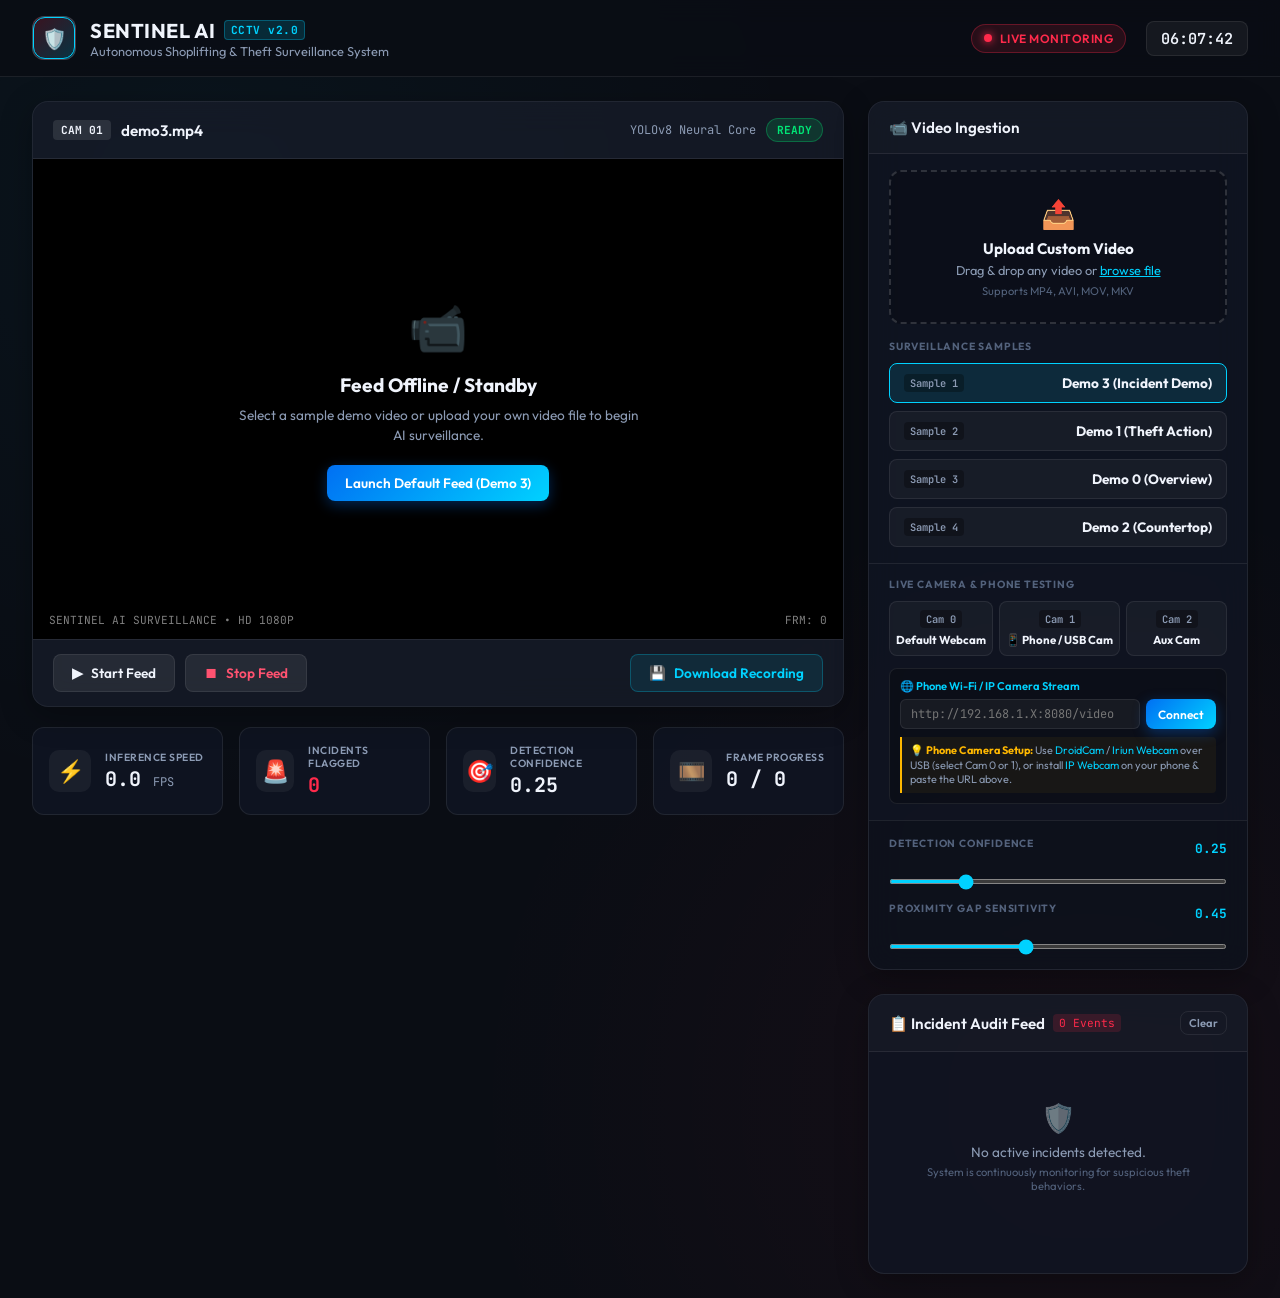
==== templates/index.html @ 0729b4e0 "feat: Implement Sentinel AI shoplifting detection system and interactive surveillance dashboard" ====
<!DOCTYPE html>
<html lang="en">
<head>
    <meta charset="UTF-8">
    <meta name="viewport" content="width=device-width, initial-scale=1.0">
    <title>AI Shoplifting & Theft Detection System | SOC Dashboard</title>
    <link rel="preconnect" href="https://fonts.googleapis.com">
    <link rel="preconnect" href="https://fonts.gstatic.com" crossorigin>
    <link href="https://fonts.googleapis.com/css2?family=JetBrains+Mono:wght@400;600&family=Outfit:wght@300;400;500;600;700&display=swap" rel="stylesheet">
    <link rel="stylesheet" href="/static/css/style.css">
</head>
<body>
    <!-- Top Security Bar -->
    <header class="top-nav">
        <div class="brand">
            <div class="brand-icon">
                <span class="pulse-ring"></span>
                <span class="icon-core">🛡️</span>
            </div>
            <div class="brand-text">
                <h1>SENTINEL AI <span class="badge-tag">CCTV v2.0</span></h1>
                <p>Autonomous Shoplifting & Theft Surveillance System</p>
            </div>
        </div>

        <div class="header-status">
            <div class="live-indicator">
                <span class="rec-dot"></span>
                <span class="rec-text">LIVE MONITORING</span>
            </div>
            <div class="time-widget" id="liveClock">00:00:00</div>
        </div>
    </header>

    <!-- Main Dashboard Grid -->
    <main class="dashboard-container">
        
        <!-- Left Column: Video Feed & Player -->
        <section class="viewport-section">
            <div class="card video-card">
                <div class="card-header">
                    <div class="title-with-pill">
                        <span class="channel-pill">CAM 01</span>
                        <span class="feed-title" id="currentFeedName">demo3.mp4</span>
                    </div>
                    <div class="header-badges">
                        <span class="engine-badge">YOLOv8 Neural Core</span>
                        <span class="status-pill" id="hudStatusBadge">READY</span>
                    </div>
                </div>

                <!-- Video Viewport -->
                <div class="video-wrapper">
                    <!-- Video Stream / Poster -->
                    <img id="videoStream" src="" alt="Live Surveillance Stream" class="stream-element hidden">
                    <div id="videoPlaceholder" class="stream-placeholder">
                        <div class="placeholder-icon">📹</div>
                        <h3>Feed Offline / Standby</h3>
                        <p>Select a sample demo video or upload your own video file to begin AI surveillance.</p>
                        <button class="btn btn-primary" onclick="loadDefaultFeed()">Launch Default Feed (Demo 3)</button>
                    </div>

                    <!-- Watermark -->
                    <div class="cctv-watermark">
                        <span>SENTINEL AI SURVEILLANCE • HD 1080P</span>
                        <span id="frameWatermark">FRM: 0</span>
                    </div>
                </div>

                <!-- Playback & Control Bar -->
                <div class="player-controls">
                    <div class="btn-group">
                        <button id="btnPlay" class="btn btn-action" onclick="startStream()">
                            <span class="btn-icon">▶</span> Start Feed
                        </button>
                        <button id="btnStop" class="btn btn-action btn-danger" onclick="stopStream()">
                            <span class="btn-icon">⏹</span> Stop Feed
                        </button>
                    </div>

                    <div class="action-tools">
                        <button id="btnDownload" class="btn btn-secondary" onclick="downloadRecording()">
                            <span class="btn-icon">💾</span> Download Recording
                        </button>
                    </div>
                </div>
            </div>

            <!-- Telemetry Metrics Bar -->
            <div class="metrics-grid">
                <div class="metric-card">
                    <div class="metric-icon">⚡</div>
                    <div class="metric-data">
                        <span class="metric-label">INFERENCE SPEED</span>
                        <span class="metric-value" id="kpiFps">0.0 <small>FPS</small></span>
                    </div>
                </div>

                <div class="metric-card">
                    <div class="metric-icon">🚨</div>
                    <div class="metric-data">
                        <span class="metric-label">INCIDENTS FLAGGED</span>
                        <span class="metric-value text-red" id="kpiAlerts">0</span>
                    </div>
                </div>

                <div class="metric-card">
                    <div class="metric-icon">🎯</div>
                    <div class="metric-data">
                        <span class="metric-label">DETECTION CONFIDENCE</span>
                        <span class="metric-value" id="kpiConf">0.25</span>
                    </div>
                </div>

                <div class="metric-card">
                    <div class="metric-icon">🎞️</div>
                    <div class="metric-data">
                        <span class="metric-label">FRAME PROGRESS</span>
                        <span class="metric-value" id="kpiFrames">0 / 0</span>
                    </div>
                </div>
            </div>
        </section>

        <!-- Right Column: Control Center & Incident Audit Log -->
        <aside class="sidebar-section">
            
            <!-- Video Source Selector Card -->
            <div class="card panel-card">
                <div class="card-header">
                    <h3>📹 Video Ingestion</h3>
                </div>

                <!-- Drag & Drop Upload Zone -->
                <div class="upload-dropzone" id="dropZone">
                    <input type="file" id="videoFileInput" accept="video/mp4,video/avi,video/mov,video/mkv" style="display:none;">
                    <div class="dropzone-inner" onclick="document.getElementById('videoFileInput').click()">
                        <div class="upload-icon">📤</div>
                        <h4>Upload Custom Video</h4>
                        <p>Drag & drop any video or <span>browse file</span></p>
                        <small>Supports MP4, AVI, MOV, MKV</small>
                    </div>
                    <div id="uploadProgress" class="progress-bar-container hidden">
                        <div class="progress-bar" id="progressBar"></div>
                        <span id="uploadStatusText">Uploading 0%</span>
                    </div>
                </div>

                <!-- Sample Demo Videos -->
                <div class="demo-sources">
                    <span class="section-label">SURVEILLANCE SAMPLES</span>
                    <div class="demo-buttons-grid">
                        <button class="btn btn-demo active" onclick="selectDemo('demo3.mp4', this)">
                            <span class="demo-tag">Sample 1</span>
                            <strong>Demo 3 (Incident Demo)</strong>
                        </button>
                        <button class="btn btn-demo" onclick="selectDemo('demo1.mp4', this)">
                            <span class="demo-tag">Sample 2</span>
                            <strong>Demo 1 (Theft Action)</strong>
                        </button>
                        <button class="btn btn-demo" onclick="selectDemo('demo.mp4', this)">
                            <span class="demo-tag">Sample 3</span>
                            <strong>Demo 0 (Overview)</strong>
                        </button>
                        <button class="btn btn-demo" onclick="selectDemo('demo2.mp4', this)">
                            <span class="demo-tag">Sample 4</span>
                            <strong>Demo 2 (Countertop)</strong>
                        </button>
                    </div>
                </div>

                <!-- Live Camera & Phone Testing -->
                <div class="demo-sources live-cam-section">
                    <span class="section-label">LIVE CAMERA & PHONE TESTING</span>
                    <div class="cam-buttons-row">
                        <button class="btn btn-demo btn-cam" onclick="selectCamera('0', this)">
                            <span class="demo-tag">Cam 0</span>
                            <strong>Default Webcam</strong>
                        </button>
                        <button class="btn btn-demo btn-cam" onclick="selectCamera('1', this)">
                            <span class="demo-tag">Cam 1</span>
                            <strong>📱 Phone / USB Cam</strong>
                        </button>
                        <button class="btn btn-demo btn-cam" onclick="selectCamera('2', this)">
                            <span class="demo-tag">Cam 2</span>
                            <strong>Aux Cam</strong>
                        </button>
                    </div>

                    <!-- Phone IP Camera URL Streaming -->
                    <div class="ip-stream-box">
                        <span class="ip-stream-label">🌐 Phone Wi-Fi / IP Camera Stream</span>
                        <div class="ip-input-group">
                            <input type="text" id="ipCamUrl" placeholder="http://192.168.1.X:8080/video" spellcheck="false">
                            <button class="btn btn-primary btn-sm" onclick="connectIpCamera()">Connect</button>
                        </div>
                        <div class="phone-tip">
                            <span>💡 <strong>Phone Camera Setup:</strong> Use <em>DroidCam</em> / <em>Iriun Webcam</em> over USB (select Cam 0 or 1), or install <em>IP Webcam</em> on your phone & paste the URL above.</span>
                        </div>
                    </div>
                </div>

                <!-- Parameters Controls -->
                <div class="settings-group">
                    <div class="slider-header">
                        <span class="section-label">DETECTION CONFIDENCE</span>
                        <span class="slider-value" id="confSliderValue">0.25</span>
                    </div>
                    <input type="range" id="confSlider" min="0.10" max="0.80" step="0.05" value="0.25" oninput="updateConf(this.value)">

                    <div class="slider-header" style="margin-top: 14px;">
                        <span class="section-label">PROXIMITY GAP SENSITIVITY</span>
                        <span class="slider-value" id="proxSliderValue">0.45</span>
                    </div>
                    <input type="range" id="proxSlider" min="0.15" max="0.90" step="0.05" value="0.45" oninput="updateProximity(this.value)">
                </div>
            </div>

            <!-- Real-time Incident Audit Log Card -->
            <div class="card panel-card log-card">
                <div class="card-header">
                    <div class="header-left">
                        <h3>📋 Incident Audit Feed</h3>
                        <span class="counter-badge" id="incidentCounter">0 Events</span>
                    </div>
                    <button class="btn btn-xs btn-outline" onclick="clearIncidentLog()">Clear</button>
                </div>

                <div class="incident-feed-container" id="incidentFeed">
                    <div class="empty-feed" id="emptyLogState">
                        <span>🛡️</span>
                        <p>No active incidents detected.</p>
                        <small>System is continuously monitoring for suspicious theft behaviors.</small>
                    </div>
                </div>
            </div>

        </aside>
    </main>

    <script src="/static/js/app.js"></script>
</body>
</html>
---- static/css/style.css ----
:root {
    --bg-main: #0a0d14;
    --bg-card: rgba(16, 22, 36, 0.75);
    --bg-card-border: rgba(255, 255, 255, 0.08);
    --bg-card-hover: rgba(24, 33, 54, 0.85);
    --accent-red: #ff2a4b;
    --accent-red-glow: rgba(255, 42, 75, 0.35);
    --accent-green: #00e676;
    --accent-green-glow: rgba(0, 230, 118, 0.25);
    --accent-cyan: #00d2ff;
    --accent-yellow: #ffb800;
    --text-primary: #f0f4fc;
    --text-secondary: #8c9bb4;
    --text-muted: #53627c;
    --font-main: 'Outfit', -apple-system, BlinkMacSystemFont, sans-serif;
    --font-mono: 'JetBrains Mono', monospace;
}

* {
    box-sizing: border-box;
    margin: 0;
    padding: 0;
}

body {
    background-color: var(--bg-main);
    color: var(--text-primary);
    font-family: var(--font-main);
    min-height: 100vh;
    overflow-x: hidden;
    background-image: 
        radial-gradient(circle at 15% 15%, rgba(0, 210, 255, 0.04) 0%, transparent 40%),
        radial-gradient(circle at 85% 85%, rgba(255, 42, 75, 0.05) 0%, transparent 40%);
}

/* Custom Scrollbars */
::-webkit-scrollbar {
    width: 6px;
    height: 6px;
}
::-webkit-scrollbar-track {
    background: rgba(0, 0, 0, 0.2);
}
::-webkit-scrollbar-thumb {
    background: rgba(255, 255, 255, 0.15);
    border-radius: 4px;
}
::-webkit-scrollbar-thumb:hover {
    background: rgba(255, 255, 255, 0.25);
}

/* Top Navigation Bar */
.top-nav {
    display: flex;
    justify-content: space-between;
    align-items: center;
    padding: 16px 32px;
    background: rgba(10, 13, 20, 0.85);
    backdrop-filter: blur(12px);
    border-bottom: 1px solid var(--bg-card-border);
    position: sticky;
    top: 0;
    z-index: 100;
}

.brand {
    display: flex;
    align-items: center;
    gap: 14px;
}

.brand-icon {
    position: relative;
    width: 44px;
    height: 44px;
    border-radius: 12px;
    background: linear-gradient(135deg, rgba(255, 42, 75, 0.2), rgba(0, 210, 255, 0.2));
    border: 1px solid rgba(255, 255, 255, 0.15);
    display: flex;
    align-items: center;
    justify-content: center;
    font-size: 20px;
}

.pulse-ring {
    position: absolute;
    width: 100%;
    height: 100%;
    border-radius: 12px;
    border: 1px solid var(--accent-cyan);
    animation: pulseGlow 2.5s infinite;
}

@keyframes pulseGlow {
    0% { transform: scale(1); opacity: 0.8; }
    50% { transform: scale(1.15); opacity: 0; }
    100% { transform: scale(1); opacity: 0; }
}

.brand-text h1 {
    font-size: 1.25rem;
    font-weight: 700;
    letter-spacing: 0.5px;
    display: flex;
    align-items: center;
    gap: 8px;
}

.badge-tag {
    font-size: 0.7rem;
    background: rgba(0, 210, 255, 0.15);
    color: var(--accent-cyan);
    border: 1px solid rgba(0, 210, 255, 0.3);
    padding: 2px 6px;
    border-radius: 4px;
    font-family: var(--font-mono);
}

.brand-text p {
    font-size: 0.8rem;
    color: var(--text-secondary);
}

.header-status {
    display: flex;
    align-items: center;
    gap: 20px;
}

.live-indicator {
    display: flex;
    align-items: center;
    gap: 8px;
    background: rgba(255, 42, 75, 0.12);
    border: 1px solid rgba(255, 42, 75, 0.3);
    padding: 6px 12px;
    border-radius: 20px;
}

.rec-dot {
    width: 8px;
    height: 8px;
    background-color: var(--accent-red);
    border-radius: 50%;
    box-shadow: 0 0 8px var(--accent-red);
    animation: blink 1.2s infinite;
}

@keyframes blink {
    0%, 100% { opacity: 1; }
    50% { opacity: 0.3; }
}

.rec-text {
    font-size: 0.75rem;
    font-weight: 600;
    color: var(--accent-red);
    letter-spacing: 0.5px;
}

.time-widget {
    font-family: var(--font-mono);
    font-size: 0.95rem;
    font-weight: 600;
    color: var(--text-primary);
    background: rgba(255, 255, 255, 0.05);
    padding: 6px 14px;
    border-radius: 8px;
    border: 1px solid var(--bg-card-border);
}

/* Dashboard Grid Layout */
.dashboard-container {
    display: grid;
    grid-template-columns: 1fr 380px;
    gap: 24px;
    padding: 24px 32px;
    max-width: 1700px;
    margin: 0 auto;
}

@media (max-width: 1150px) {
    .dashboard-container {
        grid-template-columns: 1fr;
    }
}

/* Cards Base */
.card {
    background: var(--bg-card);
    backdrop-filter: blur(16px);
    border: 1px solid var(--bg-card-border);
    border-radius: 16px;
    overflow: hidden;
    box-shadow: 0 8px 32px rgba(0, 0, 0, 0.3);
}

.card-header {
    display: flex;
    justify-content: space-between;
    align-items: center;
    padding: 16px 20px;
    border-bottom: 1px solid var(--bg-card-border);
    background: rgba(255, 255, 255, 0.02);
}

.title-with-pill {
    display: flex;
    align-items: center;
    gap: 10px;
}

.channel-pill {
    background: rgba(255, 255, 255, 0.1);
    color: var(--text-primary);
    font-size: 0.7rem;
    font-weight: 700;
    font-family: var(--font-mono);
    padding: 3px 8px;
    border-radius: 4px;
}

.feed-title {
    font-size: 0.95rem;
    font-weight: 600;
    color: var(--text-primary);
}

.header-badges {
    display: flex;
    align-items: center;
    gap: 10px;
}

.engine-badge {
    font-size: 0.75rem;
    color: var(--text-secondary);
    font-family: var(--font-mono);
}

.status-pill {
    font-size: 0.7rem;
    font-weight: 700;
    font-family: var(--font-mono);
    padding: 4px 10px;
    border-radius: 12px;
    background: rgba(0, 230, 118, 0.15);
    color: var(--accent-green);
    border: 1px solid rgba(0, 230, 118, 0.3);
}

.status-pill.alert {
    background: rgba(255, 42, 75, 0.2);
    color: var(--accent-red);
    border-color: var(--accent-red);
    box-shadow: 0 0 10px var(--accent-red-glow);
}

/* Video Viewport */
.video-wrapper {
    position: relative;
    width: 100%;
    min-height: 480px;
    background: #000;
    display: flex;
    align-items: center;
    justify-content: center;
    overflow: hidden;
}

.stream-element {
    width: 100%;
    height: auto;
    max-height: 560px;
    object-fit: contain;
    display: block;
}

.stream-placeholder {
    display: flex;
    flex-direction: column;
    align-items: center;
    justify-content: center;
    text-align: center;
    padding: 40px;
    color: var(--text-secondary);
}

.placeholder-icon {
    font-size: 48px;
    margin-bottom: 16px;
    opacity: 0.5;
}

.stream-placeholder h3 {
    font-size: 1.2rem;
    color: var(--text-primary);
    margin-bottom: 8px;
}

.stream-placeholder p {
    font-size: 0.85rem;
    max-width: 400px;
    margin-bottom: 20px;
    line-height: 1.5;
}

/* Alert Overlay Banner */
.alert-overlay {
    position: absolute;
    top: 20px;
    left: 20px;
    right: 20px;
    background: linear-gradient(135deg, rgba(255, 42, 75, 0.95), rgba(180, 20, 45, 0.95));
    border: 2px solid #ff4d6d;
    box-shadow: 0 0 25px rgba(255, 42, 75, 0.6);
    border-radius: 10px;
    padding: 12px 20px;
    z-index: 10;
    display: none;
    animation: slideDown 0.3s cubic-bezier(0.18, 0.89, 0.32, 1.28);
}

.alert-overlay.visible {
    display: block;
}

@keyframes slideDown {
    from { transform: translateY(-30px); opacity: 0; }
    to { transform: translateY(0); opacity: 1; }
}

.alert-content {
    display: flex;
    align-items: center;
    gap: 14px;
}

.alert-icon {
    font-size: 28px;
}

.alert-msg h3 {
    font-size: 0.95rem;
    font-weight: 800;
    letter-spacing: 0.5px;
    color: #fff;
}

.alert-msg p {
    font-size: 0.8rem;
    color: rgba(255, 255, 255, 0.9);
    font-family: var(--font-mono);
}

.cctv-watermark {
    position: absolute;
    bottom: 12px;
    left: 16px;
    right: 16px;
    display: flex;
    justify-content: space-between;
    font-family: var(--font-mono);
    font-size: 0.7rem;
    color: rgba(255, 255, 255, 0.5);
    pointer-events: none;
}

/* Controls Bar */
.player-controls {
    display: flex;
    justify-content: space-between;
    align-items: center;
    padding: 14px 20px;
    background: rgba(255, 255, 255, 0.02);
    border-top: 1px solid var(--bg-card-border);
}

.btn-group {
    display: flex;
    gap: 10px;
}

.btn {
    display: inline-flex;
    align-items: center;
    gap: 8px;
    padding: 9px 18px;
    border-radius: 8px;
    font-size: 0.85rem;
    font-weight: 600;
    cursor: pointer;
    border: none;
    font-family: var(--font-main);
    transition: all 0.2s ease;
}

.btn-primary {
    background: linear-gradient(135deg, #0070f3, #00d2ff);
    color: #fff;
    box-shadow: 0 4px 14px rgba(0, 112, 243, 0.35);
}

.btn-primary:hover {
    transform: translateY(-1px);
    box-shadow: 0 6px 20px rgba(0, 112, 243, 0.5);
}

.btn-action {
    background: rgba(255, 255, 255, 0.08);
    color: var(--text-primary);
    border: 1px solid var(--bg-card-border);
}

.btn-action:hover {
    background: rgba(255, 255, 255, 0.15);
}

.btn-danger {
    color: #ff5270;
}

.btn-danger:hover {
    background: rgba(255, 42, 75, 0.15);
    border-color: rgba(255, 42, 75, 0.4);
}

.btn-secondary {
    background: rgba(0, 210, 255, 0.1);
    color: var(--accent-cyan);
    border: 1px solid rgba(0, 210, 255, 0.25);
}

.btn-secondary:hover {
    background: rgba(0, 210, 255, 0.2);
}

/* Metrics Grid */
.metrics-grid {
    display: grid;
    grid-template-columns: repeat(4, 1fr);
    gap: 16px;
    margin-top: 20px;
}

@media (max-width: 768px) {
    .metrics-grid {
        grid-template-columns: repeat(2, 1fr);
    }
}

.metric-card {
    background: var(--bg-card);
    border: 1px solid var(--bg-card-border);
    border-radius: 12px;
    padding: 16px;
    display: flex;
    align-items: center;
    gap: 14px;
}

.metric-icon {
    font-size: 22px;
    width: 42px;
    height: 42px;
    border-radius: 10px;
    background: rgba(255, 255, 255, 0.05);
    display: flex;
    align-items: center;
    justify-content: center;
}

.metric-data {
    display: flex;
    flex-direction: column;
}

.metric-label {
    font-size: 0.65rem;
    font-weight: 600;
    color: var(--text-secondary);
    letter-spacing: 0.5px;
}

.metric-value {
    font-family: var(--font-mono);
    font-size: 1.25rem;
    font-weight: 700;
    color: var(--text-primary);
    margin-top: 2px;
}

.metric-value small {
    font-size: 0.75rem;
    color: var(--text-secondary);
    font-weight: 400;
}

.text-red {
    color: var(--accent-red);
}

/* Sidebar Panels */
.sidebar-section {
    display: flex;
    flex-direction: column;
    gap: 24px;
}

.panel-card {
    padding: 0;
}

.panel-card .card-header h3 {
    font-size: 0.95rem;
    font-weight: 600;
}

/* Drag & Drop Upload Zone */
.upload-dropzone {
    margin: 16px 20px;
    border: 2px dashed rgba(255, 255, 255, 0.15);
    border-radius: 12px;
    background: rgba(0, 0, 0, 0.2);
    transition: all 0.2s ease;
    cursor: pointer;
}

.upload-dropzone:hover, .upload-dropzone.dragover {
    border-color: var(--accent-cyan);
    background: rgba(0, 210, 255, 0.05);
}

.dropzone-inner {
    padding: 24px 16px;
    text-align: center;
}

.upload-icon {
    font-size: 28px;
    margin-bottom: 8px;
}

.dropzone-inner h4 {
    font-size: 0.95rem;
    margin-bottom: 4px;
}

.dropzone-inner p {
    font-size: 0.8rem;
    color: var(--text-secondary);
}

.dropzone-inner p span {
    color: var(--accent-cyan);
    text-decoration: underline;
}

.dropzone-inner small {
    display: block;
    margin-top: 6px;
    font-size: 0.7rem;
    color: var(--text-muted);
}

.progress-bar-container {
    padding: 12px 16px;
    background: rgba(0, 0, 0, 0.3);
    border-top: 1px solid var(--bg-card-border);
}

.progress-bar {
    width: 0%;
    height: 6px;
    background: linear-gradient(90deg, #0070f3, #00d2ff);
    border-radius: 4px;
    transition: width 0.2s ease;
}

.progress-bar-container span {
    display: block;
    margin-top: 6px;
    font-size: 0.75rem;
    color: var(--text-secondary);
    font-family: var(--font-mono);
}

/* Demo Buttons Grid */
.demo-sources {
    padding: 0 20px 16px;
}

.section-label {
    font-size: 0.65rem;
    font-weight: 700;
    color: var(--text-muted);
    letter-spacing: 0.8px;
    display: block;
    margin-bottom: 10px;
}

.demo-buttons-grid {
    display: flex;
    flex-direction: column;
    gap: 8px;
}

.btn-demo {
    width: 100%;
    display: flex;
    justify-content: space-between;
    align-items: center;
    padding: 10px 14px;
    background: rgba(255, 255, 255, 0.04);
    border: 1px solid var(--bg-card-border);
    border-radius: 8px;
    color: var(--text-primary);
    cursor: pointer;
    transition: all 0.2s ease;
}

.btn-demo:hover {
    background: var(--bg-card-hover);
    border-color: rgba(255, 255, 255, 0.2);
}

.btn-demo.active {
    background: rgba(0, 210, 255, 0.12);
    border-color: var(--accent-cyan);
}

.demo-tag {
    font-size: 0.65rem;
    font-family: var(--font-mono);
    color: var(--text-secondary);
    background: rgba(0, 0, 0, 0.3);
    padding: 2px 6px;
    border-radius: 4px;
}

.btn-webcam {
    border-color: rgba(0, 230, 118, 0.3);
}
.btn-webcam:hover {
    background: rgba(0, 230, 118, 0.1);
}

/* Settings Slider */
.settings-group {
    padding: 16px 20px;
    border-top: 1px solid var(--bg-card-border);
    background: rgba(0, 0, 0, 0.15);
}

.slider-header {
    display: flex;
    justify-content: space-between;
    align-items: center;
    margin-bottom: 8px;
}

.slider-value {
    font-family: var(--font-mono);
    font-size: 0.8rem;
    font-weight: 700;
    color: var(--accent-cyan);
}

input[type="range"] {
    width: 100%;
    height: 5px;
    border-radius: 4px;
    background: rgba(255, 255, 255, 0.15);
    outline: none;
    accent-color: var(--accent-cyan);
}

/* Incident Audit Feed */
.log-card {
    flex: 1;
    display: flex;
    flex-direction: column;
    min-height: 280px;
}

.header-left {
    display: flex;
    align-items: center;
    gap: 8px;
}

.counter-badge {
    font-size: 0.7rem;
    font-family: var(--font-mono);
    background: rgba(255, 42, 75, 0.15);
    color: var(--accent-red);
    padding: 2px 6px;
    border-radius: 4px;
}

.btn-xs {
    font-size: 0.7rem;
    padding: 4px 8px;
}

.btn-outline {
    background: transparent;
    border: 1px solid var(--bg-card-border);
    color: var(--text-secondary);
}

.btn-outline:hover {
    color: var(--text-primary);
    border-color: rgba(255, 255, 255, 0.25);
}

.incident-feed-container {
    padding: 12px 16px;
    max-height: 320px;
    overflow-y: auto;
    display: flex;
    flex-direction: column;
    gap: 8px;
}

.empty-feed {
    display: flex;
    flex-direction: column;
    align-items: center;
    justify-content: center;
    text-align: center;
    padding: 36px 16px;
    color: var(--text-muted);
}

.empty-feed span {
    font-size: 28px;
    margin-bottom: 8px;
    opacity: 0.5;
}

.empty-feed p {
    font-size: 0.85rem;
    color: var(--text-secondary);
    margin-bottom: 4px;
}

.empty-feed small {
    font-size: 0.7rem;
}

.incident-item {
    background: rgba(255, 42, 75, 0.08);
    border: 1px solid rgba(255, 42, 75, 0.25);
    border-left: 3px solid var(--accent-red);
    border-radius: 8px;
    padding: 10px 12px;
    animation: fadeIn 0.3s ease;
}

@keyframes fadeIn {
    from { opacity: 0; transform: translateY(6px); }
    to { opacity: 1; transform: translateY(0); }
}

.incident-item-header {
    display: flex;
    justify-content: space-between;
    align-items: center;
    margin-bottom: 4px;
}

.incident-title {
    font-size: 0.8rem;
    font-weight: 700;
    color: var(--accent-red);
}

.incident-time {
    font-family: var(--font-mono);
    font-size: 0.7rem;
    color: var(--text-secondary);
}

.incident-item-footer {
    display: flex;
    justify-content: space-between;
    font-size: 0.7rem;
    color: var(--text-muted);
    font-family: var(--font-mono);
}

.hidden {
    display: none !important;
}

/* Live Camera & Phone Testing Controls */
.live-cam-section {
    border-top: 1px solid var(--bg-card-border);
    padding-top: 14px;
}

.cam-buttons-row {
    display: grid;
    grid-template-columns: repeat(3, 1fr);
    gap: 6px;
    margin-bottom: 12px;
}

.btn-cam {
    flex-direction: column;
    align-items: center;
    text-align: center;
    padding: 8px 6px;
    gap: 4px;
}

.btn-cam strong {
    font-size: 0.72rem;
    white-space: nowrap;
    overflow: hidden;
    text-overflow: ellipsis;
    max-width: 100%;
}

.ip-stream-box {
    background: rgba(0, 0, 0, 0.25);
    border: 1px solid var(--bg-card-border);
    border-radius: 8px;
    padding: 10px;
    margin-top: 8px;
}

.ip-stream-label {
    display: block;
    font-size: 0.7rem;
    font-weight: 600;
    color: var(--accent-cyan);
    margin-bottom: 6px;
}

.ip-input-group {
    display: flex;
    gap: 6px;
}

.ip-input-group input {
    flex: 1;
    background: rgba(255, 255, 255, 0.05);
    border: 1px solid var(--bg-card-border);
    border-radius: 6px;
    padding: 6px 10px;
    font-size: 0.75rem;
    color: var(--text-primary);
    font-family: var(--font-mono);
    outline: none;
    transition: border-color 0.2s ease;
}

.ip-input-group input:focus {
    border-color: var(--accent-cyan);
    background: rgba(0, 210, 255, 0.05);
}

.btn-sm {
    padding: 6px 12px;
    font-size: 0.75rem;
}

.phone-tip {
    margin-top: 8px;
    font-size: 0.68rem;
    line-height: 1.35;
    color: var(--text-secondary);
    background: rgba(255, 184, 0, 0.05);
    border-left: 2px solid var(--accent-yellow);
    padding: 6px 8px;
    border-radius: 0 4px 4px 0;
}

.phone-tip strong {
    color: var(--accent-yellow);
}

.phone-tip em {
    color: var(--accent-cyan);
    font-style: normal;
}
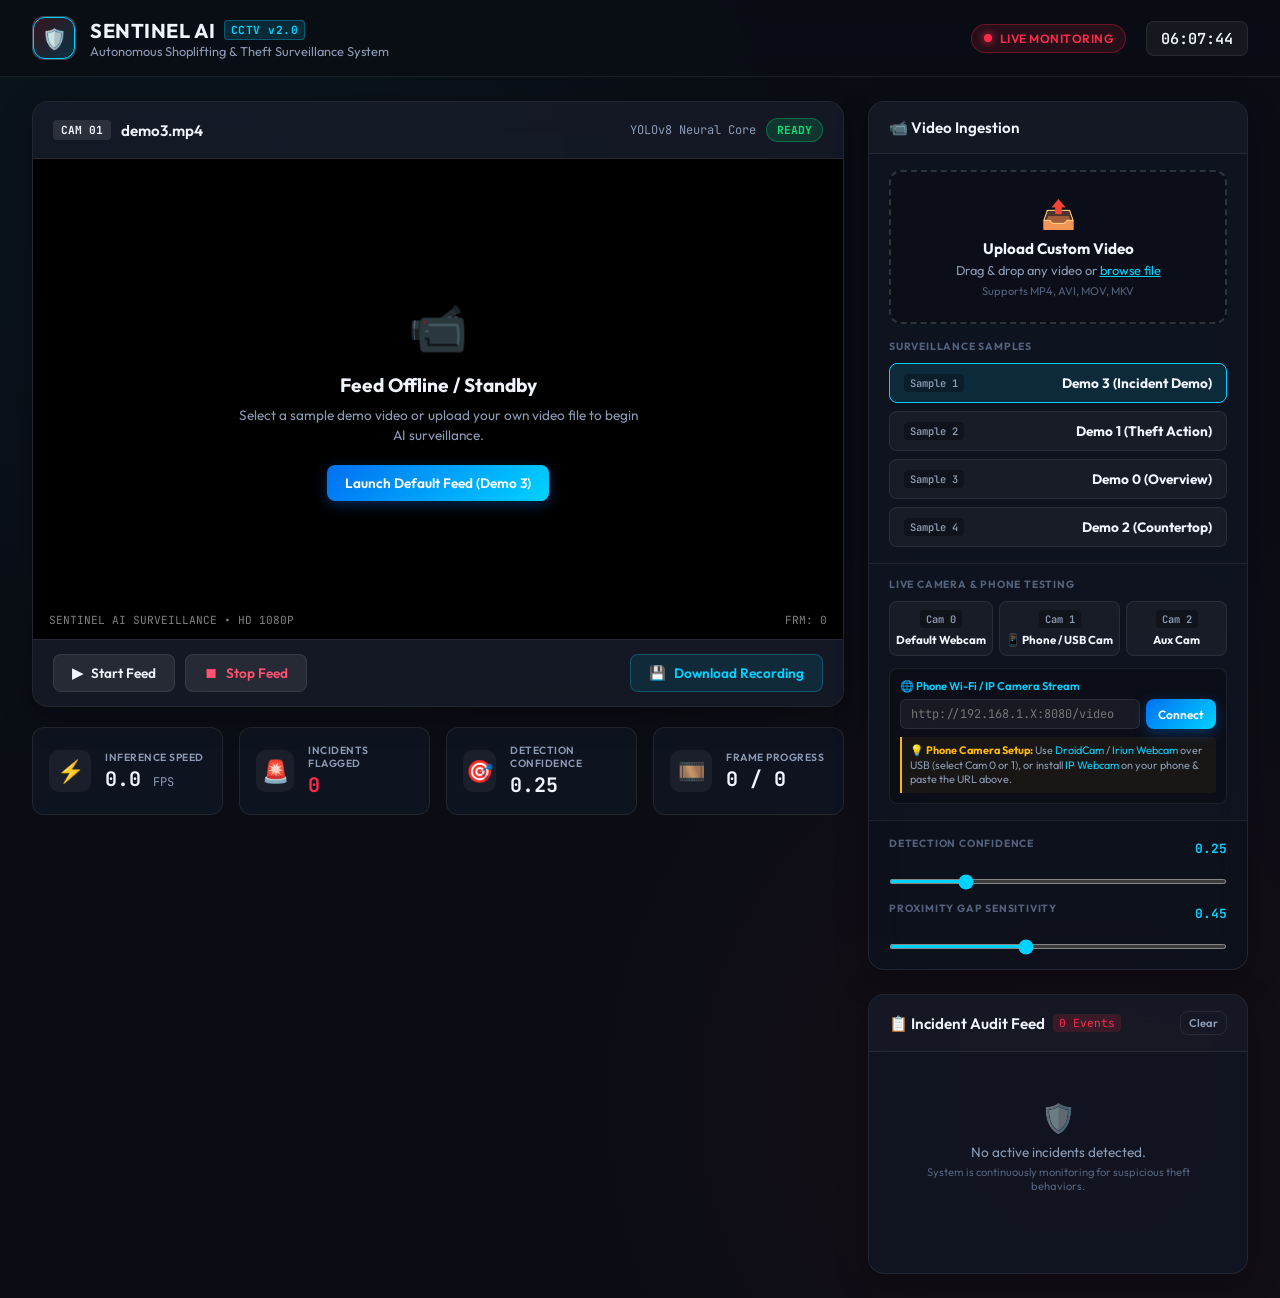
==== commit 4a465280: "feat: Automatically capture and display crime scene snapshots during shoplifting incidents" ====
--- a/templates/index.html
+++ b/templates/index.html
@@ -238,6 +238,30 @@
         </aside>
     </main>
 
+    <!-- Forensic Snapshot Lightbox Modal -->
+    <div id="snapshotModal" class="snapshot-modal hidden" onclick="if(event.target===this) closeSnapshotModal()">
+        <div class="snapshot-modal-dialog">
+            <div class="snapshot-modal-header">
+                <div class="modal-title-group">
+                    <span class="badge-alert">CRIME SCENE CAPTURE</span>
+                    <h3 id="modalSnapshotTitle">Incident Snapshot</h3>
+                </div>
+                <button class="btn-modal-close" onclick="closeSnapshotModal()">&times;</button>
+            </div>
+            <div class="snapshot-modal-body">
+                <img id="modalSnapshotImg" src="" alt="Theft Scene Capture">
+            </div>
+            <div class="snapshot-modal-footer">
+                <div class="modal-meta" id="modalSnapshotMeta">
+                    <span>Frame: #0</span> • <span>Time: 00:00:00</span>
+                </div>
+                <a id="modalDownloadBtn" href="#" download="theft_snapshot.jpg" class="btn btn-primary btn-sm">
+                    💾 Save Image to PC
+                </a>
+            </div>
+        </div>
+    </div>
+
     <script src="/static/js/app.js"></script>
 </body>
 </html>
--- a/static/css/style.css
+++ b/static/css/style.css
@@ -887,3 +887,174 @@
     font-style: normal;
 }
 
+/* ==============================================================================
+   Forensic Snapshot Thumbnails & Lightbox Modal
+   ============================================================================== */
+.incident-thumbnail-wrap {
+    position: relative;
+    margin: 8px 0;
+    border-radius: 6px;
+    overflow: hidden;
+    cursor: pointer;
+    border: 1px solid rgba(255, 42, 75, 0.35);
+    background: #000;
+    transition: all 0.25s cubic-bezier(0.16, 1, 0.3, 1);
+}
+
+.incident-thumbnail-wrap:hover {
+    border-color: var(--accent-red);
+    transform: translateY(-2px);
+    box-shadow: 0 6px 18px rgba(255, 42, 75, 0.3);
+}
+
+.incident-thumb-img {
+    width: 100%;
+    height: 110px;
+    object-fit: cover;
+    display: block;
+    transition: transform 0.3s ease;
+}
+
+.incident-thumbnail-wrap:hover .incident-thumb-img {
+    transform: scale(1.03);
+}
+
+.thumb-zoom-badge {
+    position: absolute;
+    bottom: 6px;
+    right: 6px;
+    font-size: 0.68rem;
+    font-weight: 600;
+    padding: 3px 8px;
+    background: rgba(15, 23, 42, 0.85);
+    border: 1px solid rgba(255, 255, 255, 0.2);
+    backdrop-filter: blur(6px);
+    border-radius: 4px;
+    color: #fff;
+    display: flex;
+    align-items: center;
+    gap: 4px;
+}
+
+/* Snapshot Lightbox Modal */
+.snapshot-modal {
+    position: fixed;
+    top: 0;
+    left: 0;
+    width: 100vw;
+    height: 100vh;
+    background: rgba(10, 15, 29, 0.88);
+    backdrop-filter: blur(10px);
+    z-index: 10000;
+    display: flex;
+    align-items: center;
+    justify-content: center;
+    padding: 20px;
+    transition: opacity 0.2s ease, visibility 0.2s ease;
+}
+
+.snapshot-modal.hidden {
+    display: none !important;
+}
+
+.snapshot-modal-dialog {
+    background: #111827;
+    border: 1px solid rgba(255, 42, 75, 0.4);
+    border-radius: 14px;
+    max-width: 900px;
+    width: 100%;
+    box-shadow: 0 25px 60px rgba(0, 0, 0, 0.85), 0 0 40px rgba(255, 42, 75, 0.15);
+    overflow: hidden;
+    animation: modalPop 0.25s cubic-bezier(0.16, 1, 0.3, 1);
+}
+
+@keyframes modalPop {
+    from {
+        opacity: 0;
+        transform: scale(0.95);
+    }
+    to {
+        opacity: 1;
+        transform: scale(1);
+    }
+}
+
+.snapshot-modal-header {
+    display: flex;
+    justify-content: space-between;
+    align-items: center;
+    padding: 14px 20px;
+    background: #0f172a;
+    border-bottom: 1px solid rgba(255, 255, 255, 0.08);
+}
+
+.modal-title-group {
+    display: flex;
+    align-items: center;
+    gap: 12px;
+}
+
+.modal-title-group h3 {
+    margin: 0;
+    font-size: 1.05rem;
+    font-weight: 600;
+    color: #f8fafc;
+}
+
+.badge-alert {
+    font-size: 0.65rem;
+    font-weight: 700;
+    padding: 3px 8px;
+    border-radius: 4px;
+    background: rgba(255, 42, 75, 0.2);
+    color: #ff5270;
+    border: 1px solid rgba(255, 42, 75, 0.4);
+    letter-spacing: 0.5px;
+}
+
+.btn-modal-close {
+    background: transparent;
+    border: none;
+    color: #94a3b8;
+    font-size: 1.8rem;
+    cursor: pointer;
+    line-height: 1;
+    padding: 0 4px;
+    transition: color 0.2s ease;
+}
+
+.btn-modal-close:hover {
+    color: #fff;
+}
+
+.snapshot-modal-body {
+    background: #000;
+    display: flex;
+    align-items: center;
+    justify-content: center;
+    max-height: 65vh;
+    overflow: hidden;
+}
+
+.snapshot-modal-body img {
+    max-width: 100%;
+    max-height: 65vh;
+    object-fit: contain;
+    display: block;
+}
+
+.snapshot-modal-footer {
+    display: flex;
+    justify-content: space-between;
+    align-items: center;
+    padding: 14px 20px;
+    background: #0f172a;
+    border-top: 1px solid rgba(255, 255, 255, 0.08);
+}
+
+.modal-meta {
+    font-size: 0.85rem;
+    color: #94a3b8;
+    font-family: var(--font-mono);
+}
+
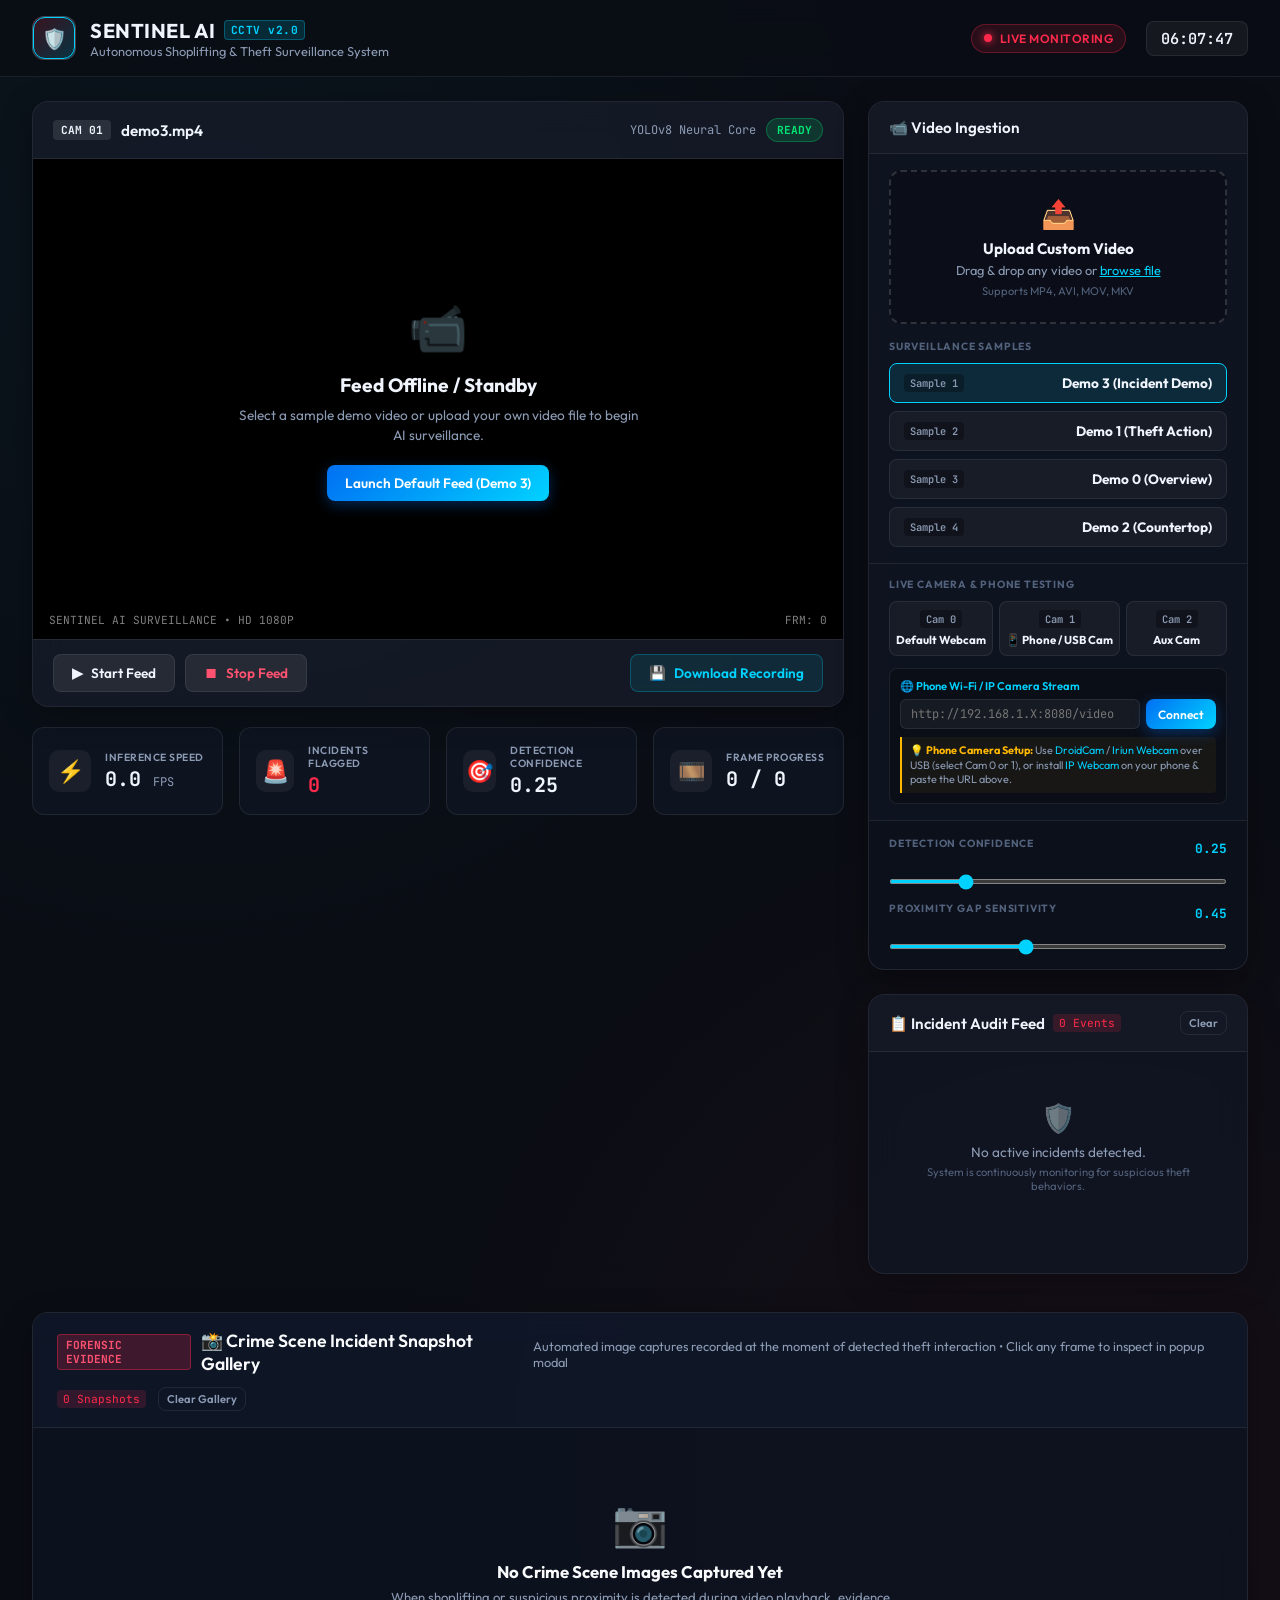
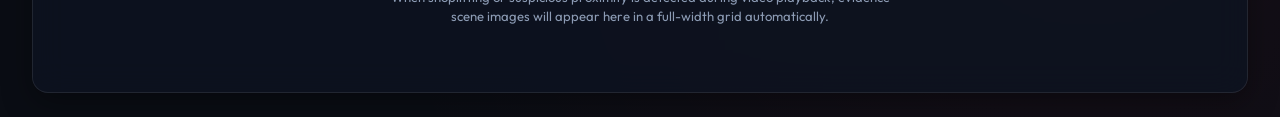
==== commit feb5ec0d: "feat: Add full-width crime scene snapshot evidence gallery grid with lightbox popup modal" ====
--- a/templates/index.html
+++ b/templates/index.html
@@ -236,6 +236,33 @@
             </div>
 
         </aside>
+
+        <!-- Full-Width Crime Scene Snapshot Evidence Gallery -->
+        <section class="card full-width-gallery-section" id="evidenceGallerySection">
+            <div class="card-header gallery-header">
+                <div class="header-left">
+                    <div class="title-with-pill">
+                        <span class="channel-pill pill-alert">FORENSIC EVIDENCE</span>
+                        <h3>📸 Crime Scene Incident Snapshot Gallery</h3>
+                    </div>
+                    <p class="gallery-subtitle">Automated image captures recorded at the moment of detected theft interaction • Click any frame to inspect in popup modal</p>
+                </div>
+                <div class="gallery-actions">
+                    <span class="counter-badge" id="galleryCounter">0 Snapshots</span>
+                    <button class="btn btn-xs btn-outline" onclick="clearGallery()">Clear Gallery</button>
+                </div>
+            </div>
+
+            <!-- Responsive Grid Container Covering Full Width Space Below Screen -->
+            <div class="snapshot-grid-container" id="snapshotGrid">
+                <div class="empty-gallery-state" id="emptyGalleryState">
+                    <div class="empty-icon">📷</div>
+                    <h4>No Crime Scene Images Captured Yet</h4>
+                    <p>When shoplifting or suspicious proximity is detected during video playback, evidence scene images will appear here in a full-width grid automatically.</p>
+                </div>
+            </div>
+        </section>
+
     </main>
 
     <!-- Forensic Snapshot Lightbox Modal -->
--- a/static/css/style.css
+++ b/static/css/style.css
@@ -1058,3 +1058,222 @@
     font-family: var(--font-mono);
 }
 
+/* ==============================================================================
+   Full-Width Crime Scene Snapshot Evidence Gallery Grid
+   ============================================================================== */
+.full-width-gallery-section {
+    grid-column: 1 / -1;
+    margin-top: 14px;
+    background: var(--bg-card);
+    border: 1px solid var(--bg-card-border);
+    border-radius: 16px;
+    overflow: hidden;
+    box-shadow: 0 10px 30px rgba(0, 0, 0, 0.35);
+}
+
+.gallery-header {
+    padding: 16px 24px;
+    background: rgba(15, 23, 42, 0.7);
+    border-bottom: 1px solid rgba(255, 255, 255, 0.08);
+    display: flex;
+    justify-content: space-between;
+    align-items: center;
+    flex-wrap: wrap;
+    gap: 12px;
+}
+
+.gallery-header h3 {
+    margin: 0;
+    font-size: 1.1rem;
+    color: #f8fafc;
+    font-weight: 600;
+}
+
+.gallery-subtitle {
+    margin: 4px 0 0 0;
+    font-size: 0.8rem;
+    color: var(--text-secondary);
+}
+
+.pill-alert {
+    background: rgba(255, 42, 75, 0.2);
+    color: #ff5270;
+    border: 1px solid rgba(255, 42, 75, 0.4);
+}
+
+.gallery-actions {
+    display: flex;
+    align-items: center;
+    gap: 12px;
+}
+
+.snapshot-grid-container {
+    display: grid;
+    grid-template-columns: repeat(auto-fill, minmax(250px, 1fr));
+    gap: 18px;
+    padding: 22px;
+    min-height: 180px;
+    max-height: 600px;
+    overflow-y: auto;
+    background: rgba(10, 15, 29, 0.4);
+}
+
+.gallery-item-card {
+    background: rgba(15, 23, 42, 0.85);
+    border: 1px solid rgba(255, 255, 255, 0.08);
+    border-radius: 12px;
+    overflow: hidden;
+    cursor: pointer;
+    transition: all 0.25s cubic-bezier(0.16, 1, 0.3, 1);
+    box-shadow: 0 4px 14px rgba(0, 0, 0, 0.3);
+    display: flex;
+    flex-direction: column;
+}
+
+.gallery-item-card:hover {
+    transform: translateY(-4px);
+    border-color: rgba(255, 42, 75, 0.6);
+    box-shadow: 0 12px 28px rgba(255, 42, 75, 0.25);
+}
+
+.gallery-img-wrapper {
+    position: relative;
+    width: 100%;
+    height: 155px;
+    background: #000;
+    overflow: hidden;
+}
+
+.gallery-img-wrapper img {
+    width: 100%;
+    height: 100%;
+    object-fit: cover;
+    display: block;
+    transition: transform 0.35s ease;
+}
+
+.gallery-item-card:hover .gallery-img-wrapper img {
+    transform: scale(1.04);
+}
+
+.gallery-overlay {
+    position: absolute;
+    inset: 0;
+    background: rgba(10, 15, 29, 0.7);
+    display: flex;
+    flex-direction: column;
+    align-items: center;
+    justify-content: center;
+    gap: 6px;
+    opacity: 0;
+    transition: opacity 0.22s ease;
+    backdrop-filter: blur(2px);
+}
+
+.gallery-item-card:hover .gallery-overlay {
+    opacity: 1;
+}
+
+.overlay-icon {
+    font-size: 1.6rem;
+}
+
+.overlay-text {
+    font-size: 0.75rem;
+    font-weight: 600;
+    color: #fff;
+    background: rgba(0, 0, 0, 0.65);
+    padding: 3px 12px;
+    border-radius: 20px;
+    border: 1px solid rgba(255, 255, 255, 0.2);
+}
+
+.gallery-tag-alert {
+    position: absolute;
+    top: 8px;
+    left: 8px;
+    font-size: 0.65rem;
+    font-weight: 700;
+    padding: 3px 8px;
+    border-radius: 4px;
+    background: rgba(255, 42, 75, 0.9);
+    color: #fff;
+    letter-spacing: 0.5px;
+    backdrop-filter: blur(4px);
+    box-shadow: 0 2px 8px rgba(0, 0, 0, 0.4);
+}
+
+.gallery-item-info {
+    padding: 12px 14px;
+    display: flex;
+    flex-direction: column;
+    gap: 6px;
+    background: rgba(15, 23, 42, 0.9);
+    border-top: 1px solid rgba(255, 255, 255, 0.05);
+}
+
+.gallery-item-top, .gallery-item-bot {
+    display: flex;
+    justify-content: space-between;
+    align-items: center;
+    font-size: 0.75rem;
+}
+
+.gallery-time {
+    color: #f8fafc;
+    font-family: var(--font-mono);
+    font-weight: 600;
+}
+
+.gallery-conf {
+    color: var(--accent-cyan);
+    font-weight: 600;
+    font-size: 0.75rem;
+}
+
+.gallery-item-bot {
+    color: #94a3b8;
+    font-size: 0.72rem;
+}
+
+.gallery-inspect-btn {
+    color: #60a5fa;
+    font-weight: 600;
+    transition: color 0.2s ease;
+}
+
+.gallery-item-card:hover .gallery-inspect-btn {
+    color: #93c5fd;
+    text-decoration: underline;
+}
+
+.empty-gallery-state {
+    grid-column: 1 / -1;
+    display: flex;
+    flex-direction: column;
+    align-items: center;
+    justify-content: center;
+    padding: 44px 20px;
+    text-align: center;
+    color: var(--text-secondary);
+}
+
+.empty-gallery-state .empty-icon {
+    font-size: 2.8rem;
+    margin-bottom: 10px;
+    opacity: 0.7;
+}
+
+.empty-gallery-state h4 {
+    margin: 0 0 6px 0;
+    font-size: 1.05rem;
+    color: #f8fafc;
+}
+
+.empty-gallery-state p {
+    font-size: 0.82rem;
+    max-width: 520px;
+    margin: 0;
+    line-height: 1.45;
+}
+
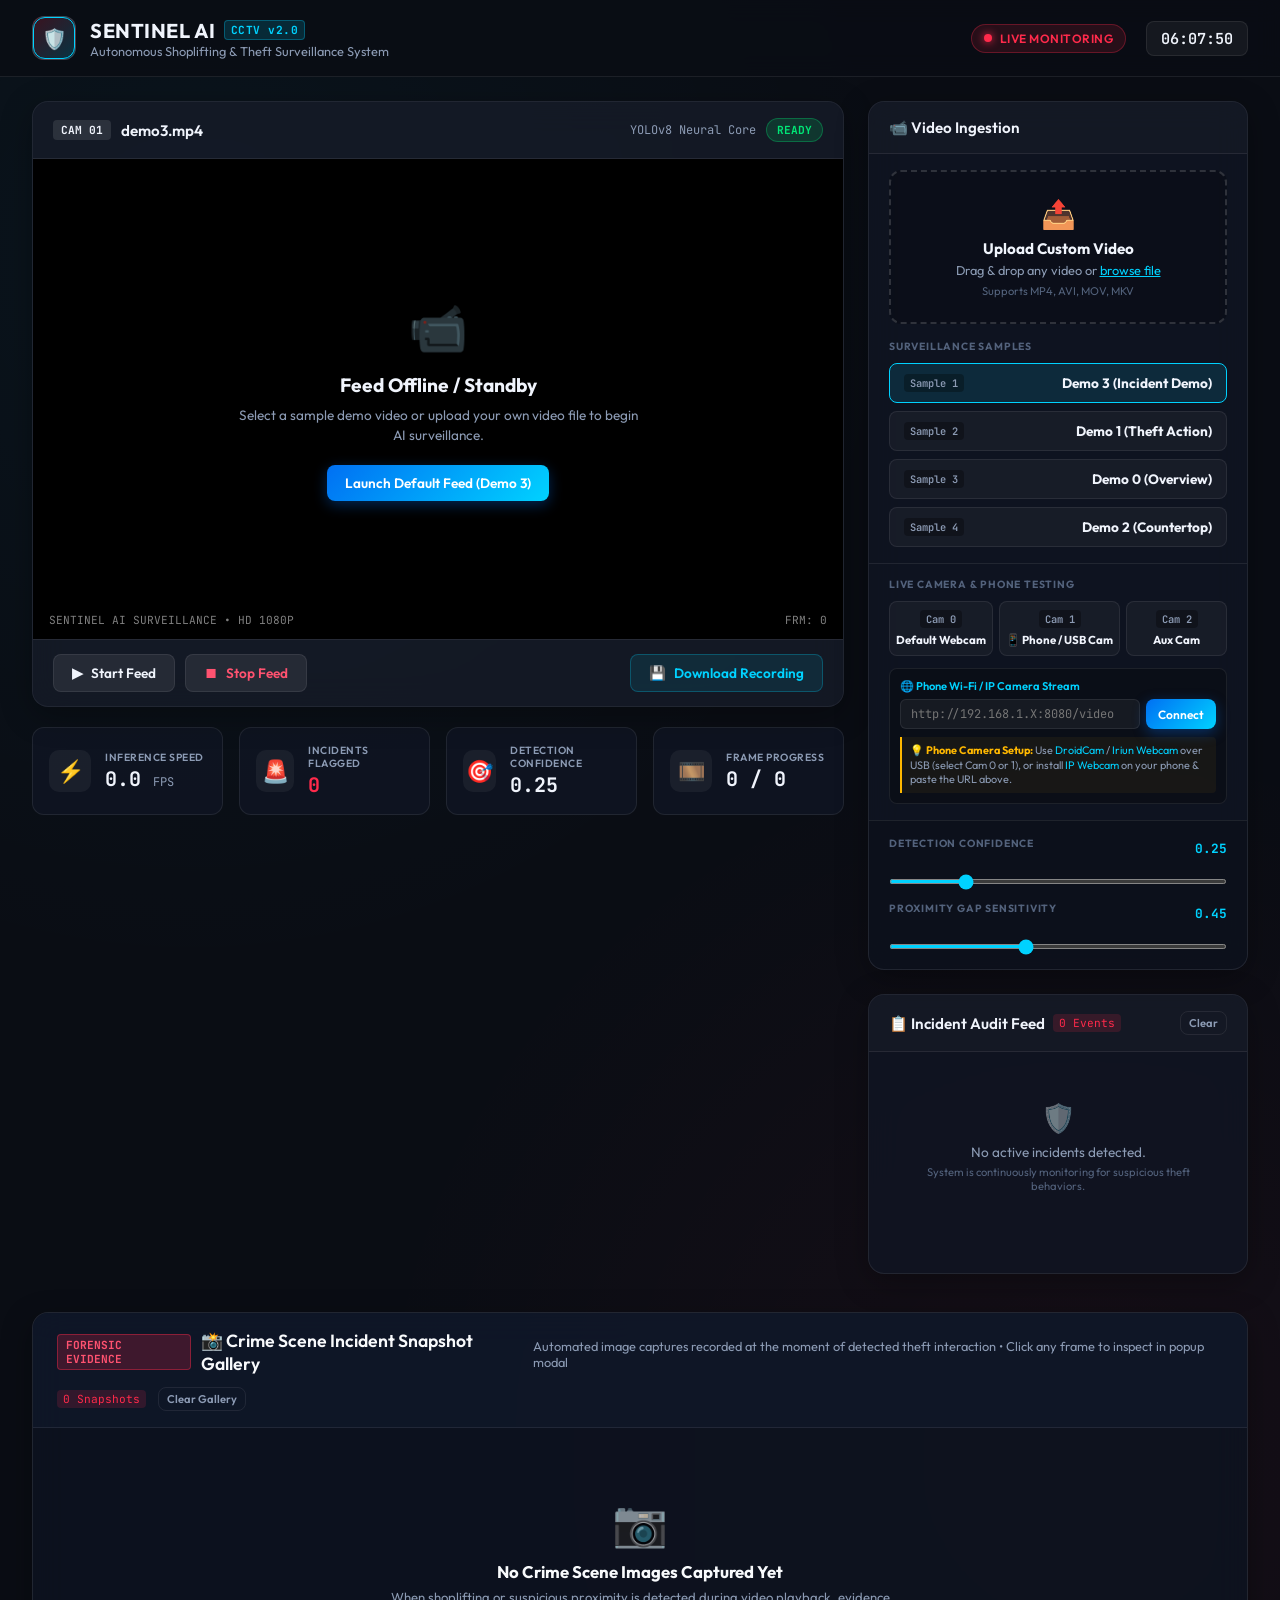
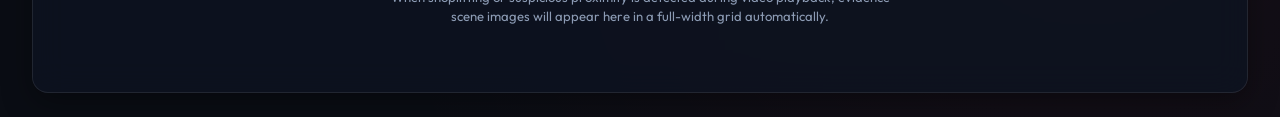
==== commit 2b077338: "fix: Persist crime scene snapshots across page reloads and live stream updates" ====
--- a/templates/index.html
+++ b/templates/index.html
@@ -7,7 +7,7 @@
     <link rel="preconnect" href="https://fonts.googleapis.com">
     <link rel="preconnect" href="https://fonts.gstatic.com" crossorigin>
     <link href="https://fonts.googleapis.com/css2?family=JetBrains+Mono:wght@400;600&family=Outfit:wght@300;400;500;600;700&display=swap" rel="stylesheet">
-    <link rel="stylesheet" href="/static/css/style.css">
+    <link rel="stylesheet" href="/static/css/style.css?v=2.5">
 </head>
 <body>
     <!-- Top Security Bar -->
@@ -289,6 +289,6 @@
         </div>
     </div>
 
-    <script src="/static/js/app.js"></script>
+    <script src="/static/js/app.js?v=2.5"></script>
 </body>
 </html>
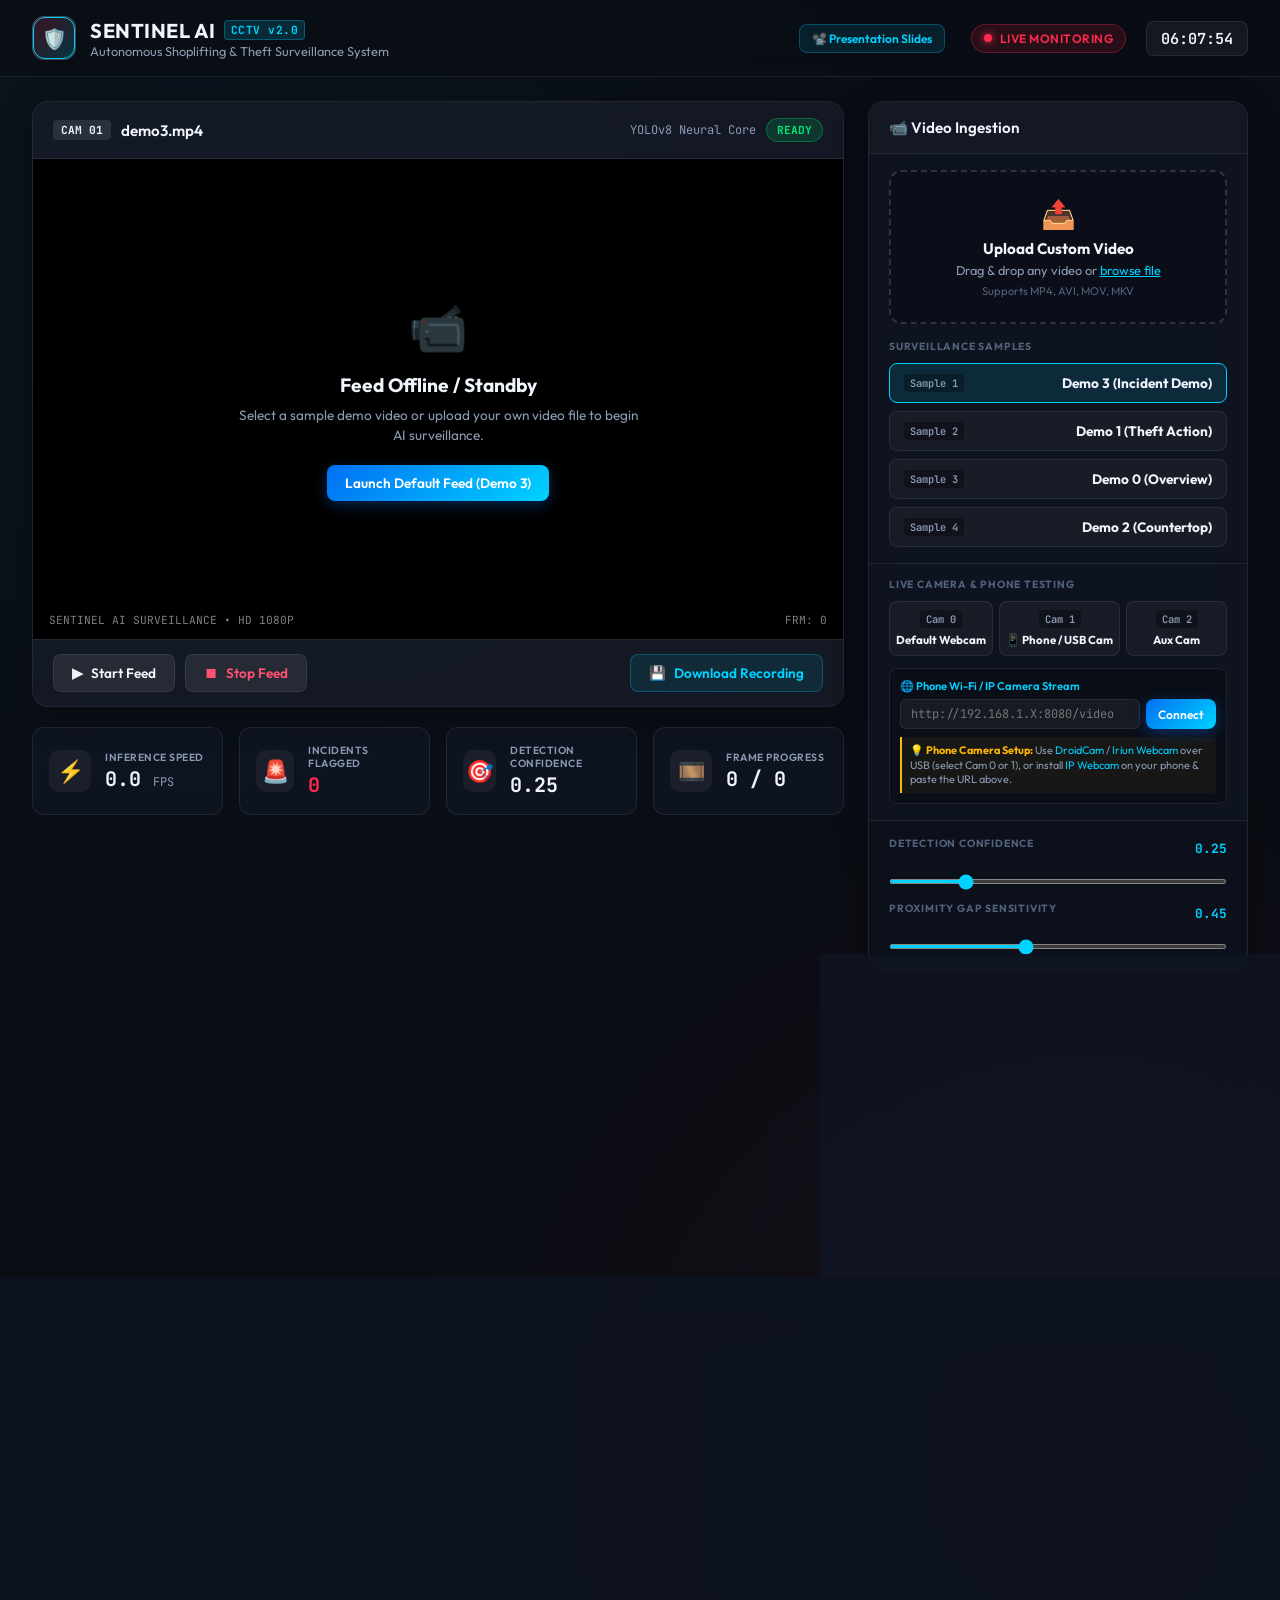
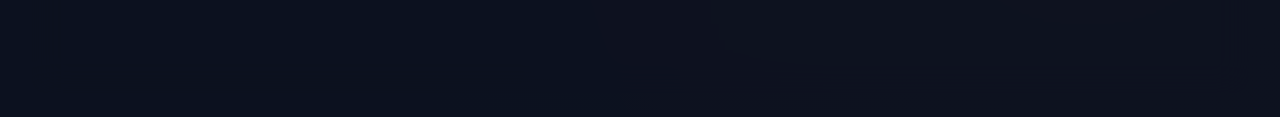
==== commit b35df5a0: "feat: Add executive presentation slide deck (.pptx, interactive HTML5 web deck, and pitch script)" ====
--- a/templates/index.html
+++ b/templates/index.html
@@ -24,6 +24,7 @@
         </div>
 
         <div class="header-status">
+            <a href="/presentation" class="btn btn-secondary btn-sm" target="_blank" style="text-decoration:none; margin-right: 6px;">📽️ Presentation Slides</a>
             <div class="live-indicator">
                 <span class="rec-dot"></span>
                 <span class="rec-text">LIVE MONITORING</span>
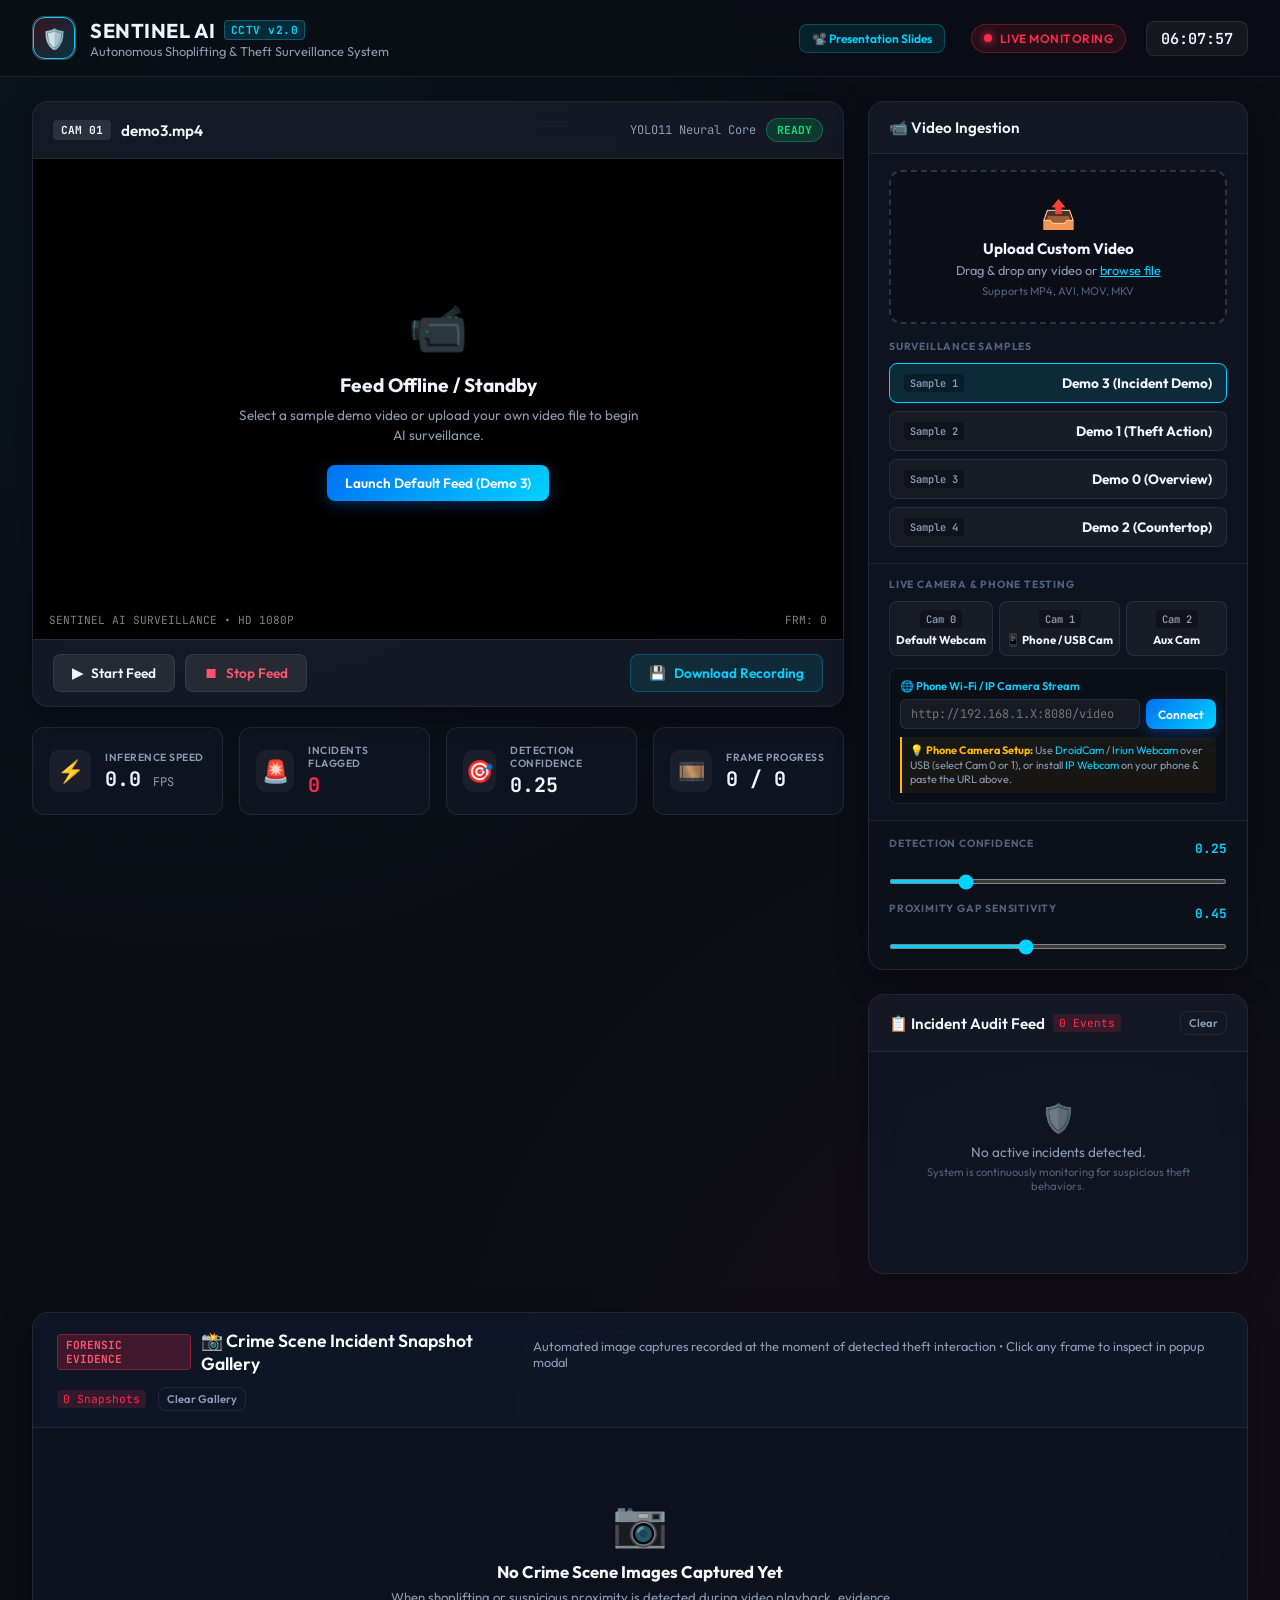
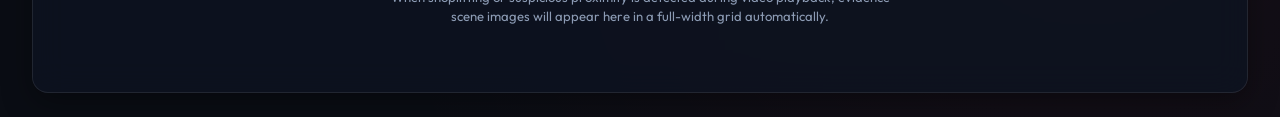
==== commit 68286f93: "feat: Upgrade default engine to YOLO11 and add comprehensive YOLO architecture guide" ====
--- a/templates/index.html
+++ b/templates/index.html
@@ -45,7 +45,7 @@
                         <span class="feed-title" id="currentFeedName">demo3.mp4</span>
                     </div>
                     <div class="header-badges">
-                        <span class="engine-badge">YOLOv8 Neural Core</span>
+                        <span class="engine-badge">YOLO11 Neural Core</span>
                         <span class="status-pill" id="hudStatusBadge">READY</span>
                     </div>
                 </div>
